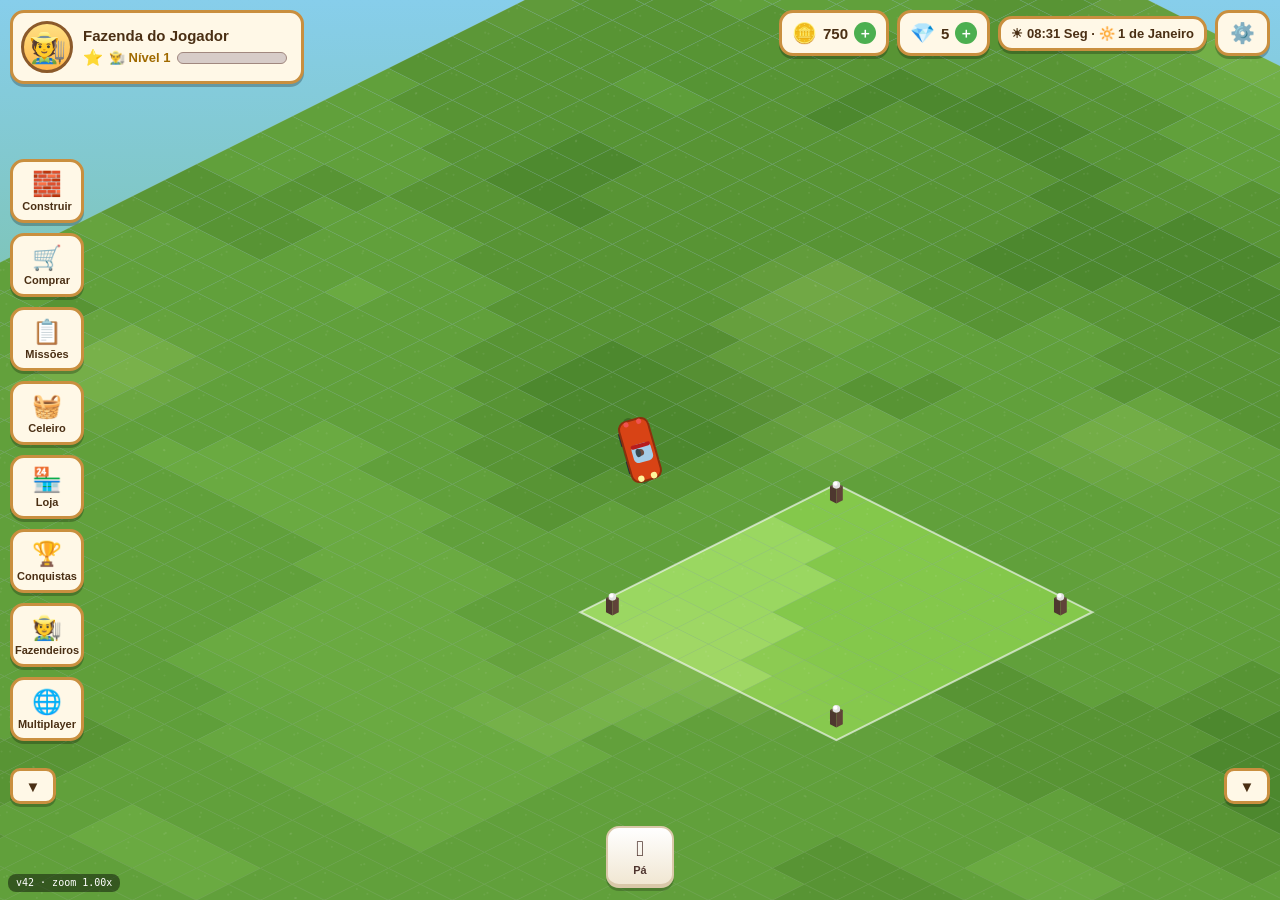
==== index.html @ 24b7bb4a "Revisao 34: ferramentas da direita sem fundo branco e movidas para uma barra unica na base da tela (" ====
<!DOCTYPE html>
<html lang="pt-BR">
<head>
<meta charset="UTF-8">
<meta name="viewport" content="width=device-width, initial-scale=1.0, maximum-scale=1.0, user-scalable=no, viewport-fit=cover">
<title>Fazenda 3D — Simulador Isométrico</title>
<meta name="theme-color" content="#5da03f">
<meta name="mobile-web-app-capable" content="yes">
<meta name="apple-mobile-web-app-capable" content="yes">
<meta name="apple-mobile-web-app-status-bar-style" content="black-translucent">
<link rel="manifest" href="manifest.json">
<link rel="icon" href="icons/icon-192.png">
<link rel="stylesheet" href="css/style.css?v=42">
</head>
<body>
<canvas id="game-canvas"></canvas>

<!-- ================= HUD SUPERIOR ================= -->
<div id="hud-top">
  <div id="profile-card" class="hud-card">
    <div id="avatar">🧑‍🌾</div>
    <div id="profile-info">
      <div id="farm-name">Fazenda do Jogador</div>
      <div id="level-row">
        <span id="level-star">⭐</span>
        <span id="level-text">Nível 1</span>
        <div id="xp-bar"><div id="xp-fill"></div></div>
      </div>
    </div>
  </div>

  <div id="currencies">
    <div class="currency hud-card" id="coins-card">
      <span class="cur-icon">🪙</span>
      <span id="coins-value">0</span>
      <button id="btn-add-coins" title="Loja de moedas">＋</button>
    </div>
    <div class="currency hud-card" id="gems-card">
      <span class="cur-icon">💎</span>
      <span id="gems-value">0</span>
      <button id="btn-add-gems" title="Loja de diamantes">＋</button>
    </div>
    <div id="day-chip" class="hud-card" title="Relógio e calendário">☀️</div>
    <button id="btn-settings" class="hud-card" title="Configurações">⚙️</button>
  </div>
</div>

<!-- ================= MENU LATERAL ================= -->
<div id="visit-banner" class="hidden"><span id="visit-label">👀 Modo visita</span><button id="btn-leave-visit">🏡 Voltar</button></div>
<div id="side-menu">
  <button class="side-btn" id="btn-build"><span class="side-icon">🧱</span><span class="side-label" data-i18n="build.build">Construir</span></button>
  <button class="side-btn" id="btn-buy"><span class="side-icon">🛒</span><span class="side-label" data-i18n="build.buy">Comprar</span></button>
  <button class="side-btn" data-panel="missions"><span class="side-icon">📋</span><span class="side-label" data-i18n="menu.missions">Missões</span></button>
  <button class="side-btn" data-panel="barn"><span class="side-icon">🧺</span><span class="side-label" data-i18n="menu.barn">Celeiro</span></button>
  <button class="side-btn" data-panel="shop"><span class="side-icon">🏪</span><span class="side-label" data-i18n="menu.shop">Loja</span></button>
  <button class="side-btn" data-panel="achievements"><span class="side-icon">🏆</span><span class="side-label" data-i18n="menu.achievements">Conquistas</span></button>
  <button class="side-btn" data-panel="farmers"><span class="side-icon">🧑‍🌾</span><span class="side-label" data-i18n="menu.farmers">Fazendeiros</span></button>
  <button class="side-btn" data-panel="multiplayer"><span class="side-icon">🌐</span><span class="side-label" data-i18n="menu.multiplayer">Multiplayer</span></button>
</div>

<!-- ================= BARRA DE CONSTRUÇÃO (INFERIOR) ================= -->
<div id="build-bar">
  <button class="build-btn" id="btn-shovel"><span class="build-icon">🪏</span><span class="build-label" data-i18n="build.shovel">Pá</span></button>
  <button class="build-btn hidden" id="btn-till"><span class="build-icon">⛏️</span><span class="build-label" data-i18n="build.till">Arar</span></button>
  <button class="build-btn hidden" id="btn-plant"><span class="build-icon">🌱</span><span class="build-label" data-i18n="build.plant">Plantar</span></button>
  <button class="build-btn hidden" id="btn-water"><span class="build-icon">💧</span><span class="build-label" data-i18n="build.water">Regar</span></button>
  <button class="build-btn hidden" id="btn-harvestall"><span class="build-icon">🧺</span><span class="build-label" data-i18n="build.harvestAll">Colher Tudo</span></button>
  <button class="build-btn hidden" id="btn-collectall"><span class="build-icon">🥚</span><span class="build-label" data-i18n="build.collectAll">Recolher</span></button>
  <button class="build-btn hidden" id="btn-pen"><span class="build-icon">🚧</span><span class="build-label" data-i18n="build.pen">Curral</span></button>
  <button class="build-btn hidden" id="btn-plot"><span class="build-icon">🟫</span><span class="build-label" data-i18n="build.plot">Lote</span></button>
  <button class="build-btn hidden" id="btn-dog"><span class="build-icon">🐕</span><span class="build-label" data-i18n="build.dog">Cachorro</span></button>
  <button class="build-btn hidden" id="btn-tractor"><span class="build-icon">🚜</span><span class="build-label" data-i18n="build.tractor">Trator</span></button>
  <button class="build-btn hidden" id="btn-fish"><span class="build-icon">🎣</span><span class="build-label" data-i18n="build.fish">Pescar</span></button>
</div>

<!-- Botões de minimizar as colunas de ferramentas -->
<button id="btn-collapse-left" class="collapse-btn" title="Minimizar menus"><span class="collapse-arrow">▼</span></button>
<button id="btn-collapse-right" class="collapse-btn" title="Minimizar ferramentas"><span class="collapse-arrow">▼</span></button>

<!-- Diagnostico: versao + zoom ao vivo -->
<div id="debug-badge">v42</div>

<!-- Barra de sementes (modo plantar) -->
<div id="seed-bar" class="hidden"></div>

<!-- Barra de confirmação flutuante (construir / mover / girar) -->
<div id="confirm-bar" class="hidden">
  <span id="confirm-info"></span>
  <button id="confirm-ok" class="btn-ok">✓ Confirmar</button>
  <button id="confirm-cancel" class="btn-cancel">✕ Cancelar</button>
</div>

<!-- Menu de contexto em volta da construcao selecionada -->
<div id="bctx" style="display:none">
  <button class="bctx-btn" id="bctx-move" title="Mover">&#x1F590;&#xFE0F;</button>
  <button class="bctx-btn" id="bctx-rotate" title="Girar">&#x21BB;</button>
  <button class="bctx-btn" id="bctx-panel" title="Gerenciar">&#x1F4CA;</button>
  <button class="bctx-btn" id="bctx-remove" title="Remover">&#x2716;&#xFE0F;</button>
</div>

<!-- Toast de avisos -->
<div id="toast" class="hidden"></div>

<!-- ================= PAINÉIS MODAIS ================= -->
<div id="modal-overlay" class="hidden">
  <div id="modal">
    <div id="modal-header">
      <span id="modal-title">Título</span>
      <button id="modal-close">✕</button>
    </div>
    <div id="modal-body"></div>
  </div>
</div>

<!-- Diálogo de confirmação (remover etc.) -->
<div id="dialog-overlay" class="hidden">
  <div id="dialog">
    <div id="dialog-text"></div>
    <div id="dialog-buttons">
      <button id="dialog-cancel" class="btn-cancel" data-i18n="dialog.cancel">Cancelar</button>
      <button id="dialog-ok" class="btn-ok" data-i18n="dialog.ok">Confirmar</button>
    </div>
  </div>
</div>

<script src="js/data.js?v=42"></script>
<script src="js/iso.js?v=42"></script>
<script src="js/game.js?v=42"></script>
<script src="js/render.js?v=42"></script>
<script src="js/animals.js?v=42"></script>
<script src="js/farmers.js?v=42"></script>
<script src="js/ui.js?v=42"></script>
<script src="js/multiplayer.js?v=42"></script>
<script src="js/main.js?v=42"></script>
</body>
</html>
---- css/style.css ----
/* ================= FAZENDA 3D — ESTILOS ================= */
:root {
  --wood: #8b5a2b;
  --wood-dark: #6b4420;
  --panel: #fff8e7;
  --panel-border: #c98f3f;
  --green: #4caf50;
  --green-dark: #2e7d32;
  --red: #e53935;
  --blue: #2196f3;
  --text: #4a2f14;
  --gold: #ffc107;
}

* { margin: 0; padding: 0; box-sizing: border-box; -webkit-tap-highlight-color: transparent; }

html, body {
  width: 100%; height: 100%;
  height: 100dvh;
  overflow: hidden;
  overscroll-behavior: none;
  font-family: 'Trebuchet MS', 'Segoe UI', sans-serif;
  background: #7ec850;
  user-select: none;
}

#game-canvas {
  position: absolute; inset: 0; width: 100%; height: 100%;
  display: block; cursor: grab;
  touch-action: none;
}
#debug-badge {
  position: fixed; left: 8px;
  bottom: calc(8px + env(safe-area-inset-bottom, 0px));
  background: rgba(0,0,0,.45); color: #fff;
  font: 10px/1.4 monospace; padding: 2px 8px;
  border-radius: 8px; z-index: 300; pointer-events: none;
  max-width: 92vw; white-space: nowrap; overflow: hidden; text-overflow: ellipsis;
}
#debug-badge.dbg-error { background: #b71c1c; }

#game-canvas.dragging { cursor: grabbing; }
#game-canvas.mode-build, #game-canvas.mode-move { cursor: crosshair; }
#game-canvas.mode-remove { cursor: not-allowed; }
#game-canvas.mode-shovel { cursor: crosshair; }
#game-canvas.mode-rotate { cursor: pointer; }
#game-canvas.mode-plant { cursor: cell; }
#game-canvas.mode-water { cursor: pointer; }

.hidden { display: none !important; }

/* ---------- HUD superior ---------- */
#hud-top {
  position: absolute;
  top: calc(10px + env(safe-area-inset-top, 0px));
  left: calc(10px + env(safe-area-inset-left, 0px));
  right: calc(10px + env(safe-area-inset-right, 0px));
  display: flex; justify-content: space-between; align-items: flex-start;
  gap: 8px; flex-wrap: wrap; row-gap: 8px;
  pointer-events: none; z-index: 20;
}
#hud-top > * { pointer-events: auto; }

#day-chip {
  cursor: pointer;
  white-space: nowrap;
}
.cal-grid {
  display: grid;
  grid-template-columns: repeat(3, 1fr);
  gap: 8px;
  margin-top: 10px;
}
.cal-month {
  background: #fff8e1;
  border: 2px solid transparent;
  border-radius: 10px;
  padding: 8px 6px;
  font-size: 0.8rem;
  text-align: center;
  color: #5d4037;
  overflow: hidden;
  text-overflow: ellipsis;
  white-space: nowrap;
}
.cal-cur {
  border-color: #8bc34a;
  background: #dcedc8;
  font-weight: 700;
  color: #33691e;
}
.hud-card {
  background: var(--panel);
  border: 3px solid var(--panel-border);
  border-radius: 14px;
  box-shadow: 0 3px 0 rgba(0,0,0,.25);
  color: var(--text);
}

#profile-card { display: flex; align-items: center; gap: 10px; padding: 8px 14px 8px 8px; }
#avatar {
  width: 52px; height: 52px; border-radius: 50%;
  background: linear-gradient(180deg, #ffe082, #ffb74d);
  border: 3px solid var(--wood);
  display: flex; align-items: center; justify-content: center;
  font-size: 30px;
}
#farm-name { font-weight: bold; font-size: 15px; }
#level-row { display: flex; align-items: center; gap: 6px; margin-top: 4px; }
#level-star { font-size: 16px; }
#level-text { font-size: 13px; font-weight: bold; color: #a06a00; }
#xp-bar {
  width: 110px; height: 12px; background: #d7ccc8;
  border-radius: 6px; overflow: hidden; border: 1px solid #a1887f;
}
#xp-fill { height: 100%; width: 0%; background: linear-gradient(90deg, #66bb6a, #43a047); transition: width .3s; }

#currencies { display: flex; gap: 8px; align-items: center; }
.currency { display: flex; align-items: center; gap: 6px; padding: 8px 10px; font-weight: bold; font-size: 15px; }
.cur-icon { font-size: 20px; }
.currency button {
  width: 22px; height: 22px; border: none; border-radius: 50%;
  background: var(--green); color: #fff; font-weight: bold; cursor: pointer;
  font-size: 14px; line-height: 1;
}
.currency button:hover { background: var(--green-dark); }
#btn-settings { padding: 8px 12px; font-size: 20px; cursor: pointer; }

/* ---------- Menu lateral ---------- */
#side-menu {
  position: absolute;
  left: calc(10px + env(safe-area-inset-left, 0px));
  top: 50%; transform: translateY(-50%);
  display: flex; flex-direction: column; gap: 10px; z-index: 15;
}
.side-btn {
  display: flex; flex-direction: column; align-items: center; gap: 2px;
  width: 74px; padding: 8px 4px;
  background: var(--panel);
  border: 3px solid var(--panel-border); border-radius: 14px;
  box-shadow: 0 3px 0 rgba(0,0,0,.25);
  color: var(--text); font-weight: bold; font-size: 11px;
  cursor: pointer;
}
.side-btn:hover { transform: translateX(2px); }
.side-btn.active { background: #ffe0b2; border-color: var(--wood); }
.side-icon { font-size: 24px; }

/* ---------- Barra de acoes (rodape, sem fundo: so os botoes) ---------- */
#build-bar {
  position: absolute;
  top: auto; right: auto;
  left: 50%; transform: translateX(-50%);
  bottom: calc(8px + env(safe-area-inset-bottom, 0px));
  display: flex; flex-direction: row; align-items: stretch; justify-content: center;
  justify-content: safe center;
  gap: 8px; z-index: 15;
  max-width: min(96vw, 760px);
  overflow-x: auto; overflow-y: hidden; scrollbar-width: none;
  background: transparent; border: none; box-shadow: none;
  padding: 4px 6px;
}
#build-bar::-webkit-scrollbar { display: none; }

#seed-bar {
  position: absolute; bottom: 92px; left: 50%; transform: translateX(-50%);
  display: flex; gap: 8px; padding: 8px 10px;
  background: #fff; border: 2px solid var(--wood-dark);
  border-radius: 14px; box-shadow: 0 4px 12px rgba(0,0,0,0.3);
  max-width: min(378px, 94vw); overflow-x: auto; z-index: 16; flex-wrap: nowrap;
}
.seed-item {
  display: flex; flex-direction: column; align-items: center; gap: 2px;
  min-width: 64px; padding: 6px 8px; position: relative;
  background: #fff; border: 2px solid #d7ccc8; border-radius: 10px;
  font-family: inherit; cursor: pointer;
}
.seed-item.selected { border-color: var(--green-dark); background: #e8f5e9; }
.seed-item.locked { opacity: 0.55; cursor: not-allowed; }
.seed-icon { font-size: 22px; }
.seed-name { font-size: 11px; font-weight: bold; color: #33691e; }
.seed-info { font-size: 10px; color: #6d4c41; white-space: nowrap; }
.seed-locked {
  position: absolute; top: -7px; right: -7px;
  background: #e53935; color: #fff; font-size: 9px;
  padding: 1px 5px; border-radius: 8px;
}
.build-btn {
  display: flex; flex-direction: column; align-items: center; gap: 2px;
  flex: 0 0 auto;
  width: 68px; padding: 8px 4px;
  background: linear-gradient(180deg, #ffffff, #f1e7d3);
  color: #4e342e;
  border: 2px solid #d9c8a9;
  border-bottom-width: 4px;
  border-radius: 13px;
  box-shadow: 0 3px 0 rgba(0,0,0,.22);
  font-weight: bold; font-size: 11px; cursor: pointer;
}
.build-btn:hover { filter: brightness(1.05); }
.build-btn:active { transform: translateY(2px); box-shadow: 0 1px 0 rgba(0,0,0,.22); }
.build-btn.active {
  background: linear-gradient(180deg, #66bb6a, #43a047);
  color: #fff;
  border-color: var(--green-dark);
}
.build-icon { font-size: 22px; }

/* ---------- Barra de confirmação ---------- */
#confirm-bar {
  position: absolute; bottom: 110px; left: 50%; transform: translateX(-50%);
  display: flex; align-items: center; gap: 10px;
  background: var(--panel); border: 3px solid var(--panel-border);
  border-radius: 14px; padding: 8px 14px;
  z-index: 18; box-shadow: 0 4px 0 rgba(0,0,0,.3);
  color: var(--text); font-weight: bold;
}
.btn-ok {
  background: var(--green); color: #fff; border: none;
  padding: 8px 16px; border-radius: 10px; font-weight: bold; cursor: pointer; font-size: 14px;
}
.btn-ok:hover { background: var(--green-dark); }
.btn-cancel {
  background: #b0bec5; color: #263238; border: none;
  padding: 8px 16px; border-radius: 10px; font-weight: bold; cursor: pointer; font-size: 14px;
}
.btn-cancel:hover { background: #90a4ae; }

/* ---------- Botões de minimizar colunas ---------- */
.collapse-btn {
  position: absolute;
  bottom: calc(96px + env(safe-area-inset-bottom, 0px));
  width: 46px; height: 36px; padding: 0; line-height: 1;
  background: var(--panel); color: var(--text);
  border: 3px solid var(--panel-border); border-radius: 10px;
  box-shadow: 0 3px 0 rgba(0,0,0,.25);
  font-size: 15px; cursor: pointer; z-index: 17;
  display: flex; align-items: center; justify-content: center;
}
.collapse-btn:active { transform: translateY(2px); box-shadow: 0 1px 0 rgba(0,0,0,.25); }
#btn-collapse-left { left: calc(10px + env(safe-area-inset-left, 0px)); }
#btn-collapse-right { right: calc(10px + env(safe-area-inset-right, 0px)); }
.collapse-arrow { display: inline-block; transition: transform .25s ease; }
.side-btn.active { background: var(--green); color: #fff; border-color: var(--green-dark); }

/* ---------- Menu de contexto da construcao selecionada ---------- */
#bctx {
  position: absolute;
  left: 0; top: 0;
  width: 0; height: 0;
  z-index: 16;
  pointer-events: none;
}
.bctx-btn {
  position: absolute;
  transform: translate(-50%, -50%);
  width: 44px; height: 44px;
  border-radius: 13px;
  background: linear-gradient(180deg, #ffffff, #f1e7d3);
  border: 2px solid #d9c8a9;
  border-bottom-width: 4px;
  box-shadow: 0 3px 0 rgba(0,0,0,.25);
  font-size: 19px;
  line-height: 1;
  cursor: pointer;
  pointer-events: auto;
  display: flex; align-items: center; justify-content: center;
  padding: 0;
}
.bctx-btn:active { transform: translate(-50%, -50%) scale(0.94); }
body.tools-left-hidden #btn-collapse-left .collapse-arrow,
body.tools-right-hidden #btn-collapse-right .collapse-arrow { transform: rotate(180deg); }

#side-menu, #build-bar { transition: transform .28s ease, opacity .28s ease; }
body.tools-left-hidden #side-menu { transform: translate(-140%, -50%); opacity: 0; pointer-events: none; }
body.tools-right-hidden #build-bar { transform: translate(-50%, calc(100% + 48px)); opacity: 0; pointer-events: none; }

/* ---------- Cards do gerenciador de fazendeiros ---------- */
.farmer-card {
  background: #fff; border: 2px solid #d7ccc8; border-radius: 12px;
  padding: 10px; margin-bottom: 10px;
}
.farmer-head { display: flex; align-items: center; gap: 8px; margin-bottom: 8px; }
.farmer-icon { font-size: 22px; }
.farmer-name { font-weight: bold; color: #33691e; flex: 1; }
.farmer-seeds { font-size: 12px; color: #6d4c41; }
.farmer-roles { display: flex; gap: 6px; margin-bottom: 8px; }
.farmer-role-btn {
  flex: 1; padding: 7px 4px;
  border: 2px solid #d7ccc8; background: #f5f5f5; border-radius: 9px;
  font-weight: bold; font-size: 11px; cursor: pointer; font-family: inherit; color: #5d4037;
}
.farmer-role-btn.active { background: #e8f5e9; border-color: var(--green-dark); color: #1b5e20; }
.farmer-actions { display: flex; gap: 6px; }

/* ---------- Toast ---------- */
#toast {
  position: absolute; top: 78px; left: 50%; transform: translateX(-50%);
  background: rgba(33,33,33,.9); color: #fff;
  padding: 10px 20px; border-radius: 12px; font-weight: bold; font-size: 14px;
  z-index: 40; pointer-events: none; transition: opacity .3s;
}

/* ---------- Modais ---------- */
#modal-overlay, #dialog-overlay {
  position: absolute; inset: 0; z-index: 50;
  background: rgba(0,0,0,.45);
  display: flex; align-items: center; justify-content: center;
}
#modal {
  width: min(680px, 94vw); max-height: 82vh;
  background: var(--panel); border: 4px solid var(--panel-border);
  border-radius: 18px; display: flex; flex-direction: column;
  box-shadow: 0 8px 0 rgba(0,0,0,.3);
}
#modal-header {
  display: flex; justify-content: space-between; align-items: center;
  padding: 12px 16px; border-bottom: 3px solid var(--panel-border);
}
#modal-title { font-size: 20px; font-weight: bold; color: var(--text); }
#modal-close {
  background: var(--red); color: #fff; border: none;
  width: 30px; height: 30px; border-radius: 50%; cursor: pointer; font-weight: bold;
}
#modal-body { padding: 14px; overflow-y: auto; color: var(--text); }

.shop-tabs { display: flex; gap: 8px; flex-wrap: wrap; margin-bottom: 12px; }
.shop-tab {
  padding: 7px 14px; border-radius: 10px; border: 2px solid var(--panel-border);
  background: #fff; font-weight: bold; cursor: pointer; font-size: 13px;
}
.shop-tab.active { background: var(--wood); color: #fff; }

.shop-grid { display: grid; grid-template-columns: repeat(auto-fill, minmax(190px, 1fr)); gap: 10px; }
.shop-item {
  background: #fff; border: 2px solid var(--panel-border); border-radius: 12px;
  padding: 10px; display: flex; flex-direction: column; gap: 6px; align-items: center;
}
.shop-item-icon { font-size: 34px; }
.shop-item-name { font-weight: bold; font-size: 14px; }
.shop-item-size { font-size: 11px; color: #795548; }
.shop-item-price { font-weight: bold; color: #a06a00; }
.shop-item-locked { font-size: 11px; color: var(--red); font-weight: bold; }
.shop-buy-btn {
  background: var(--green); color: #fff; border: none; border-radius: 8px;
  padding: 7px 16px; font-weight: bold; cursor: pointer; font-size: 13px;
}
.shop-buy-btn:disabled { background: #b0bec5; cursor: not-allowed; }
.shop-buy-btn:not(:disabled):hover { background: var(--green-dark); }

.mission-item, .achievement-item {
  background: #fff; border: 2px solid var(--panel-border); border-radius: 12px;
  padding: 10px 14px; margin-bottom: 8px; display: flex; justify-content: space-between; align-items: center; gap: 10px;
}
.mission-info, .achievement-info { flex: 1; }
.mission-title, .achievement-title { font-weight: bold; font-size: 14px; }
.mission-desc, .achievement-desc { font-size: 12px; color: #6d4c41; }
.mission-progress { font-size: 12px; font-weight: bold; color: var(--blue); margin-top: 2px; }
.mission-reward, .achievement-reward { font-size: 13px; font-weight: bold; color: #a06a00; white-space: nowrap; }
.mission-done .mission-title { color: var(--green-dark); }
.achievement-done { border-color: var(--gold); background: #fffde7; }

.settings-row {
  display: flex; justify-content: space-between; align-items: center;
  padding: 10px 4px; border-bottom: 1px solid #e0d5c0; font-weight: bold;
}
.settings-row select, .settings-row input[type=range] { cursor: pointer; }
.settings-btn {
  width: 100%; margin-top: 12px; padding: 10px;
  border: none; border-radius: 10px; font-weight: bold; cursor: pointer; font-size: 14px;
}

.friends-placeholder { text-align: center; padding: 30px 10px; color: #6d4c41; font-size: 14px; }

/* ---------- Diálogo ---------- */
#dialog {
  width: min(400px, 90vw);
  background: var(--panel); border: 4px solid var(--panel-border);
  border-radius: 16px; padding: 20px; text-align: center;
  box-shadow: 0 8px 0 rgba(0,0,0,.3);
}
#dialog-text { color: var(--text); font-weight: bold; font-size: 15px; margin-bottom: 16px; }
#dialog-buttons { display: flex; gap: 10px; justify-content: center; }

/* ---------- Responsivo ---------- */
@media (max-width: 640px) {
  #farm-name { font-size: 12px; }
  #xp-bar { width: 70px; }
  #avatar { width: 42px; height: 42px; font-size: 24px; }
  .side-btn { width: 58px; font-size: 9px; }
  .side-icon { font-size: 19px; }
  .build-btn { width: 62px; font-size: 10px; padding: 7px 2px; }
  .build-icon { font-size: 18px; }
  .currency { font-size: 13px; padding: 6px 8px; }
  #confirm-bar {
    bottom: 96px; max-width: 94vw;
    flex-wrap: wrap; justify-content: center;
    font-size: 13px;
  }
  #modal { max-height: 88vh; max-height: 88dvh; }
}

@media (max-width: 480px) {
  #build-bar { gap: 6px; padding: 3px 4px; }
  .build-btn { width: 54px; padding: 6px 2px; font-size: 8px; border-width: 2px; border-radius: 11px; box-shadow: 0 3px 0 rgba(0,0,0,.3); }
  .build-icon { font-size: 16px; }
}

/* Telefone em pé: HUD compacto em duas linhas, barras roláveis */
@media (max-width: 480px) {
  #profile-card { padding: 5px 10px 5px 5px; gap: 7px; }
  #avatar { width: 36px; height: 36px; font-size: 20px; border-width: 2px; }
  #farm-name { font-size: 11px; max-width: 110px; overflow: hidden; text-overflow: ellipsis; white-space: nowrap; }
  #level-row { gap: 4px; margin-top: 2px; }
  #level-text { font-size: 11px; }
  #level-star { font-size: 12px; }
  #xp-bar { width: 56px; height: 9px; }

  #currencies { order: 3; width: 100%; justify-content: center; gap: 6px; }
  .currency { font-size: 12px; padding: 5px 7px; border-width: 2px; border-radius: 11px; }
  .cur-icon { font-size: 15px; }
  .currency button { width: 19px; height: 19px; font-size: 12px; }
  #btn-settings { padding: 6px 9px; font-size: 16px; border-width: 2px; }

  #side-menu { gap: 8px; }
  .side-btn { width: 48px; padding: 6px 2px; font-size: 8px; border-width: 2px; border-radius: 11px; }
  .side-icon { font-size: 16px; }


  #seed-bar { bottom: 84px; padding: 6px 8px; gap: 6px; max-width: min(334px, 92vw); }
  .seed-item { min-width: 58px; padding: 5px 6px; }
  .seed-icon { font-size: 19px; }
  .seed-name { font-size: 10px; }
  .seed-info { font-size: 9px; }

  #confirm-bar { bottom: 84px; padding: 7px 10px; gap: 7px; font-size: 12px; border-width: 2px; }
  .btn-ok, .btn-cancel { padding: 7px 12px; font-size: 12px; }

  #toast { top: 132px; font-size: 12px; padding: 8px 14px; max-width: 90vw; text-align: center; }

  #modal { width: 96vw; max-height: 90dvh; border-width: 3px; border-radius: 14px; }
  #modal-title { font-size: 16px; }
  #modal-body { padding: 10px; }
  .shop-grid { grid-template-columns: repeat(auto-fill, minmax(140px, 1fr)); gap: 8px; }
  .shop-item-icon { font-size: 28px; }
  .mission-item, .achievement-item { padding: 8px 10px; }
  .mission-reward, .achievement-reward { font-size: 11px; }
  #dialog { width: 92vw; padding: 16px; }
}

/* Telefone deitado: compacta o HUD para sobrar tela */
@media (max-height: 480px) {
  .collapse-btn { bottom: auto; top: calc(64px + env(safe-area-inset-top, 0px)); }
  #btn-collapse-left { left: calc(6px + env(safe-area-inset-left, 0px)); }
  #btn-collapse-right { right: calc(6px + env(safe-area-inset-right, 0px)); }
  #build-bar { max-width: 94vw; padding: 3px; gap: 6px; }
  #avatar { width: 34px; height: 34px; font-size: 18px; }
  #farm-name { font-size: 10px; }
  #xp-bar { width: 50px; height: 8px; }
  #profile-card { padding: 4px 8px 4px 4px; }
  .currency { font-size: 11px; padding: 4px 6px; }
  .cur-icon { font-size: 13px; }
  #btn-settings { padding: 5px 8px; font-size: 14px; }
  #side-menu { gap: 6px; }
  .side-btn { width: 44px; padding: 4px 2px; font-size: 7px; }
  .side-icon { font-size: 14px; }
  .build-btn { width: 54px; padding: 5px 2px; font-size: 8px; }
  .build-icon { font-size: 15px; }
  #seed-bar { bottom: 66px; }
  #confirm-bar { bottom: 66px; }
  #toast { top: 84px; font-size: 11px; padding: 6px 12px; }
  #modal { max-height: 92dvh; }
  #modal-body { padding: 8px; }
}

/* Telas grandes: HUD respira melhor */
@media (min-width: 1400px) {
  #avatar { width: 58px; height: 58px; font-size: 32px; }
  #farm-name { font-size: 17px; }
  #xp-bar { width: 140px; }
  .side-btn { width: 82px; }
  .build-btn { width: 92px; }
}

/* Ciclo do dia */
#day-chip {
  font-size: 13px;
  font-weight: 700;
  padding: 8px 10px;
  line-height: 1;
  white-space: nowrap;
}

/* Multiplayer */
#visit-banner {
  position: fixed;
  top: calc(10px + env(safe-area-inset-top));
  left: 50%;
  transform: translateX(-50%);
  z-index: 60;
  display: flex;
  align-items: center;
  gap: 8px;
  background: rgba(38, 50, 56, 0.92);
  color: #fff;
  border-radius: 999px;
  padding: 6px 8px 6px 14px;
  font-size: 13px;
  font-weight: 700;
  box-shadow: 0 4px 14px rgba(0,0,0,0.35);
}
#visit-banner.hidden { display: none; }
#btn-leave-visit {
  border: none;
  border-radius: 999px;
  background: #ffb300;
  color: #3e2723;
  font-weight: 800;
  font-size: 12px;
  padding: 6px 12px;
  cursor: pointer;
}
.mp-code-row { margin-bottom: 10px; }
.mp-label { font-size: 12px; font-weight: 700; color: #6d4c41; margin: 8px 0 6px; }
.mp-code {
  width: 100%;
  border: 2px solid #4e342e;
  border-radius: 10px;
  background: #4e342e;
  font-size: 20px;
  font-weight: 800;
  letter-spacing: 2px;
  padding: 10px;
  cursor: pointer;
  color: #fff8e1;
  text-align: center;
  -webkit-user-select: none;
  user-select: none;
}
.mp-code:active { background: #3e2723; }
.mp-code small {
  display: block;
  font-size: 10px;
  font-weight: 600;
  letter-spacing: 0;
  opacity: 0.75;
  margin-top: 2px;
}
.mp-big-btn {
  width: 100%;
  border: none;
  border-radius: 10px;
  background: #43a047;
  color: #fff;
  font-weight: 800;
  font-size: 14px;
  padding: 12px;
  cursor: pointer;
  margin: 6px 0;
}
.mp-big-btn:disabled { opacity: 0.6; }
.mp-big-btn.mp-danger { background: #e53935; }
.mp-hr { border: none; border-top: 1px solid #d7ccc8; margin: 12px 0; }
.mp-visit-row { display: flex; gap: 8px; align-items: stretch; }
.mp-visit-row .mp-big-btn { width: auto; margin: 0; padding: 10px 16px; flex-shrink: 0; }
.mp-input {
  flex: 1;
  border: 2px solid #a1887f;
  border-radius: 10px;
  padding: 10px;
  font-size: 14px;
  min-width: 0;
}
.mp-status { font-size: 12px; color: #5d4037; margin-top: 8px; text-align: center; }

/* Celeiro & Mercado */
.barn-row {
  display: flex;
  align-items: center;
  gap: 8px;
  background: #fff8e1;
  border-radius: 10px;
  padding: 8px 10px;
  margin-bottom: 6px;
  font-size: 13px;
  color: #4e342e;
}
.barn-row span { flex: 1; min-width: 0; }
.barn-row b { color: #33691e; font-size: 12px; white-space: nowrap; }
.barn-sell-btn {
  border: none;
  background: #43a047;
  color: #fff;
  font-weight: 800;
  font-size: 12px;
  border-radius: 8px;
  padding: 7px 12px;
  flex-shrink: 0;
}
.barn-sell-btn:disabled { opacity: 0.5; }
.barn-sell-btn.muted { background: #8d6e63; }
.barn-order {
  background: #f1f8e9;
  border: 1.5px solid #aed581;
  border-radius: 10px;
  padding: 8px 10px;
  margin-bottom: 8px;
  font-size: 13px;
  color: #33691e;
}
.barn-order .barn-row { background: transparent; padding: 6px 0 0; margin-bottom: 0; }

/* Mente dos fazendeiros */
.farmer-mind {
  font-size: 11px;
  color: #5d4037;
  background: #fff8e1;
  border-radius: 8px;
  padding: 6px 8px;
  margin-top: 6px;
  line-height: 1.35;
}

.face-btn {
  width: 34px;
  height: 34px;
  border-radius: 10px;
  border: 2px solid #d7ccc8;
  background: #fff;
  font-size: 17px;
  cursor: pointer;
  line-height: 1;
}
.face-btn.active {
  border-color: #43a047;
  background: #e8f5e9;
}
.settings-row input[type="text"] {
  width: 140px;
  padding: 6px 8px;
  border-radius: 8px;
  border: 1px solid #d7ccc8;
  background: #fff;
}

/* R32: saude dos fazendeiros */
.farmer-health {
  display: flex;
  align-items: center;
  gap: 6px;
  font-size: 12px;
  margin: 4px 0;
}
.hp-track {
  flex: 1;
  height: 8px;
  background: #e0e0e0;
  border-radius: 4px;
  overflow: hidden;
}
.hp-fill {
  display: block;
  height: 100%;
  background: linear-gradient(90deg, #e53935, #8bc34a);
  border-radius: 4px;
  transition: width 0.3s;
}
.hp-sick { color: #c62828; font-weight: bold; }
.hp-sick.hp-ok { color: #2e7d32; }
.hp-treat-btn {
  padding: 3px 8px;
  font-size: 11px;
  border-radius: 8px;
  border: 1px solid #c62828;
  background: #ffebee;
  color: #c62828;
  font-weight: bold;
  cursor: pointer;
}
.hp-treat-btn:disabled { opacity: 0.45; cursor: default; }
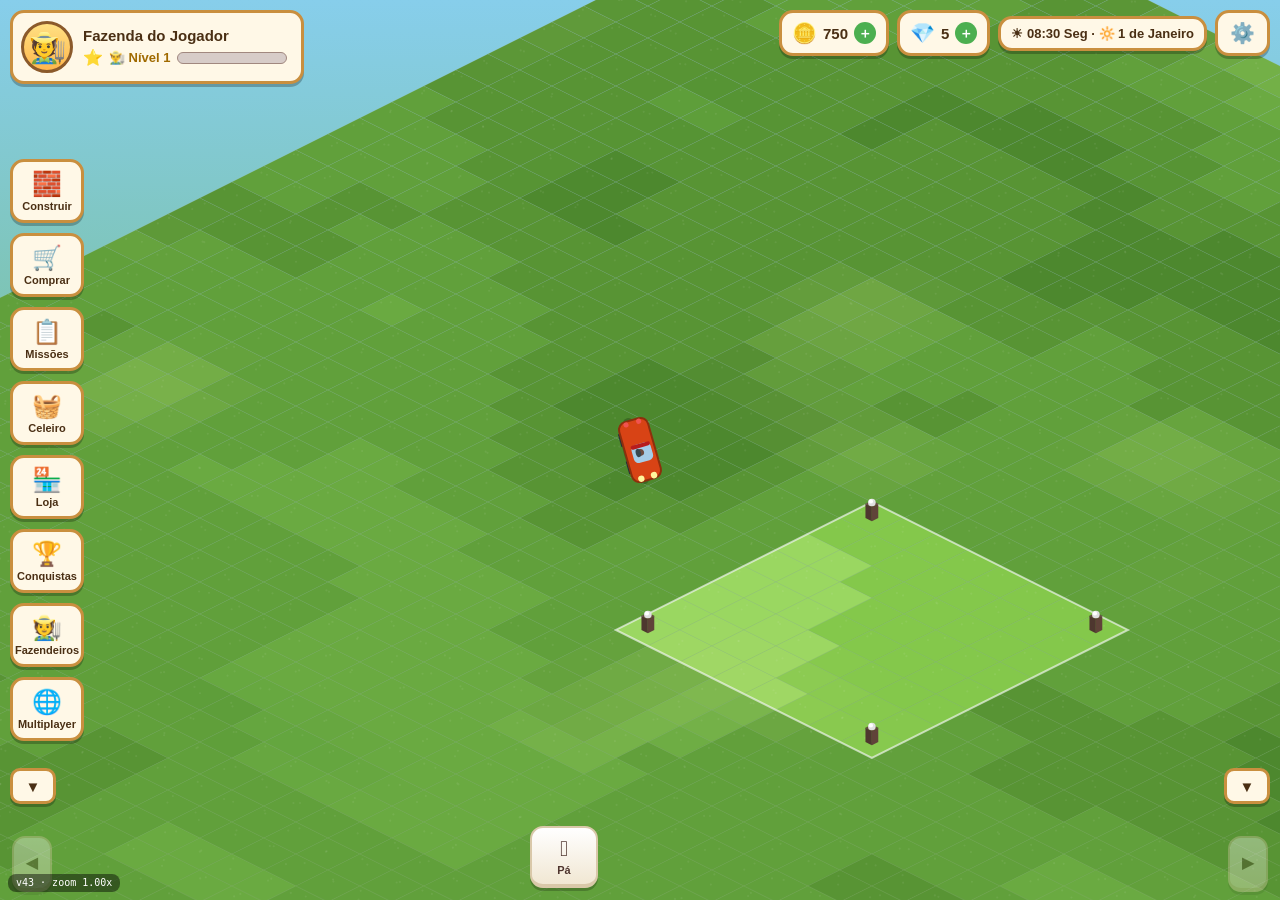
==== commit a8e85bf6: "Revisao 35: botoes Comprar e Construir corrigidos (o menu lateral generico sobrescrevia as acoes del" ====
--- a/index.html
+++ b/index.html
@@ -10,7 +10,7 @@
 <meta name="apple-mobile-web-app-status-bar-style" content="black-translucent">
 <link rel="manifest" href="manifest.json">
 <link rel="icon" href="icons/icon-192.png">
-<link rel="stylesheet" href="css/style.css?v=42">
+<link rel="stylesheet" href="css/style.css?v=43">
 </head>
 <body>
 <canvas id="game-canvas"></canvas>
@@ -73,12 +73,16 @@
   <button class="build-btn hidden" id="btn-fish"><span class="build-icon">🎣</span><span class="build-label" data-i18n="build.fish">Pescar</span></button>
 </div>
 
+<!-- Setas de navegacao da barra de ferramentas (3 visiveis por vez) -->
+<button class="bar-arrow" id="bar-arrow-left" aria-label="Ferramentas anteriores">◀</button>
+<button class="bar-arrow" id="bar-arrow-right" aria-label="Próximas ferramentas">▶</button>
+
 <!-- Botões de minimizar as colunas de ferramentas -->
 <button id="btn-collapse-left" class="collapse-btn" title="Minimizar menus"><span class="collapse-arrow">▼</span></button>
 <button id="btn-collapse-right" class="collapse-btn" title="Minimizar ferramentas"><span class="collapse-arrow">▼</span></button>
 
 <!-- Diagnostico: versao + zoom ao vivo -->
-<div id="debug-badge">v42</div>
+<div id="debug-badge">v43</div>
 
 <!-- Barra de sementes (modo plantar) -->
 <div id="seed-bar" class="hidden"></div>
@@ -123,14 +127,14 @@
   </div>
 </div>
 
-<script src="js/data.js?v=42"></script>
-<script src="js/iso.js?v=42"></script>
-<script src="js/game.js?v=42"></script>
-<script src="js/render.js?v=42"></script>
-<script src="js/animals.js?v=42"></script>
-<script src="js/farmers.js?v=42"></script>
-<script src="js/ui.js?v=42"></script>
-<script src="js/multiplayer.js?v=42"></script>
-<script src="js/main.js?v=42"></script>
+<script src="js/data.js?v=43"></script>
+<script src="js/iso.js?v=43"></script>
+<script src="js/game.js?v=43"></script>
+<script src="js/render.js?v=43"></script>
+<script src="js/animals.js?v=43"></script>
+<script src="js/farmers.js?v=43"></script>
+<script src="js/ui.js?v=43"></script>
+<script src="js/multiplayer.js?v=43"></script>
+<script src="js/main.js?v=43"></script>
 </body>
 </html>
--- a/css/style.css
+++ b/css/style.css
@@ -152,15 +152,37 @@
   top: auto; right: auto;
   left: 50%; transform: translateX(-50%);
   bottom: calc(8px + env(safe-area-inset-bottom, 0px));
-  display: flex; flex-direction: row; align-items: stretch; justify-content: center;
-  justify-content: safe center;
+  display: flex; flex-direction: row; align-items: stretch; justify-content: flex-start;
   gap: 8px; z-index: 15;
-  max-width: min(96vw, 760px);
-  overflow-x: auto; overflow-y: hidden; scrollbar-width: none;
+  --tbw: 68px;
+  width: calc(var(--tbw) * 3 + 16px + 12px);
+  overflow-x: hidden; overflow-y: hidden; scrollbar-width: none;
   background: transparent; border: none; box-shadow: none;
   padding: 4px 6px;
 }
 #build-bar::-webkit-scrollbar { display: none; }
+
+/* Setas de navegacao da barra de ferramentas */
+.bar-arrow {
+  position: absolute;
+  bottom: calc(8px + env(safe-area-inset-bottom, 0px));
+  left: calc(12px + env(safe-area-inset-left, 0px));
+  width: 40px; height: 56px; padding: 0;
+  display: flex; align-items: center; justify-content: center;
+  background: linear-gradient(180deg, #ffffff, #f1e7d3);
+  color: #4e342e;
+  border: 2px solid #d9c8a9;
+  border-bottom-width: 4px;
+  border-radius: 13px;
+  box-shadow: 0 3px 0 rgba(0,0,0,.22);
+  font-weight: bold; font-size: 15px; cursor: pointer;
+  z-index: 15;
+}
+#bar-arrow-right { left: auto; right: calc(12px + env(safe-area-inset-right, 0px)); }
+.bar-arrow:hover { filter: brightness(1.05); }
+.bar-arrow:active { transform: translateY(2px); box-shadow: 0 1px 0 rgba(0,0,0,.22); }
+.bar-arrow.dim { opacity: 0.35; }
+body.tools-right-hidden .bar-arrow { transform: translateY(calc(100% + 48px)); opacity: 0; pointer-events: none; }
 
 #seed-bar {
   position: absolute; bottom: 92px; left: 50%; transform: translateX(-50%);
@@ -401,7 +423,7 @@
 }
 
 @media (max-width: 480px) {
-  #build-bar { gap: 6px; padding: 3px 4px; }
+  #build-bar { gap: 6px; padding: 3px 4px; --tbw: 54px; }
   .build-btn { width: 54px; padding: 6px 2px; font-size: 8px; border-width: 2px; border-radius: 11px; box-shadow: 0 3px 0 rgba(0,0,0,.3); }
   .build-icon { font-size: 16px; }
 }
@@ -453,7 +475,8 @@
   .collapse-btn { bottom: auto; top: calc(64px + env(safe-area-inset-top, 0px)); }
   #btn-collapse-left { left: calc(6px + env(safe-area-inset-left, 0px)); }
   #btn-collapse-right { right: calc(6px + env(safe-area-inset-right, 0px)); }
-  #build-bar { max-width: 94vw; padding: 3px; gap: 6px; }
+  #build-bar { padding: 3px; gap: 6px; --tbw: 54px; }
+  .bar-arrow { width: 32px; height: 46px; font-size: 13px; }
   #avatar { width: 34px; height: 34px; font-size: 18px; }
   #farm-name { font-size: 10px; }
   #xp-bar { width: 50px; height: 8px; }
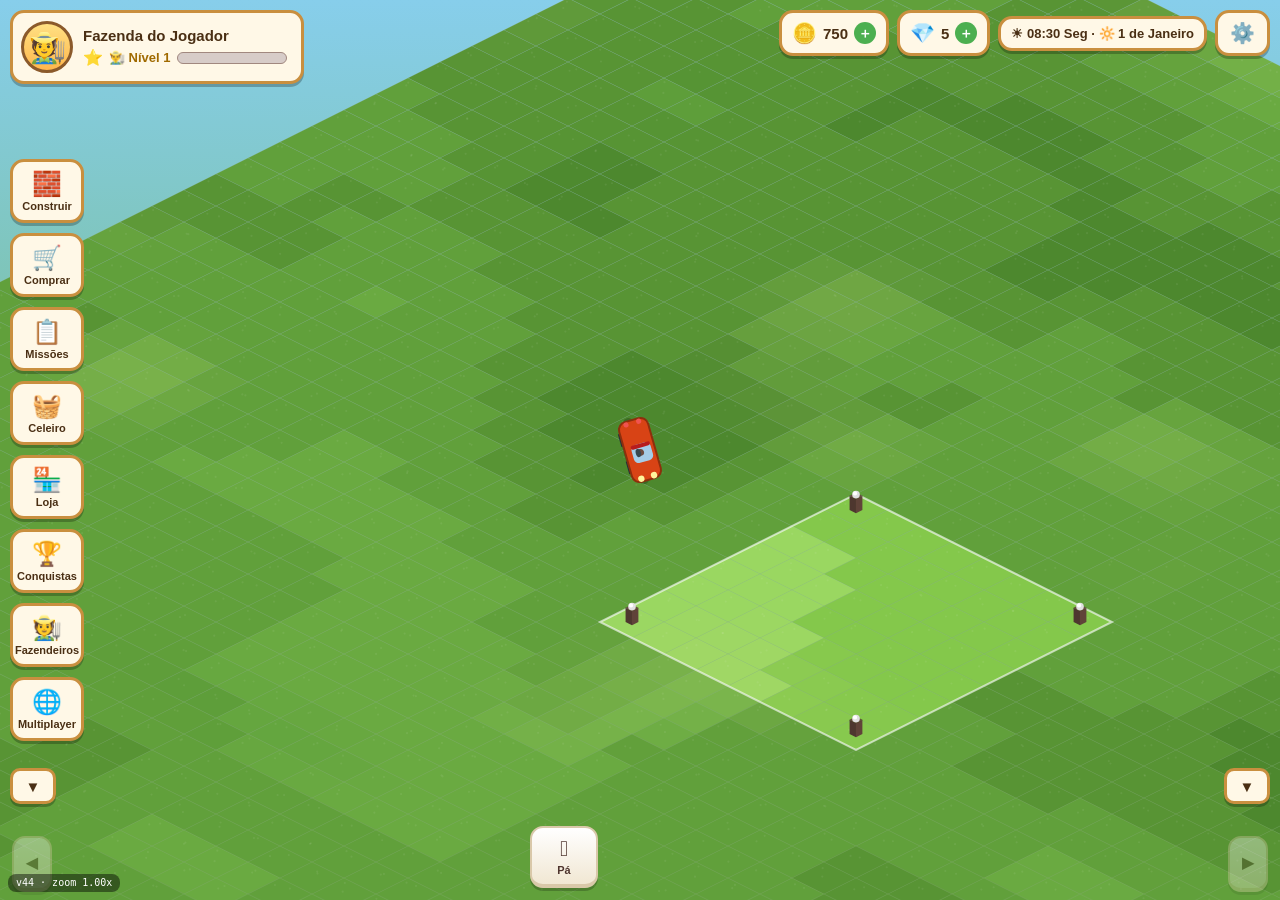
==== commit 9c7e750b: "Revisao 36: fim das linhas de pesca fantasmas - a vara com linha e boia so aparece com o fazendeiro " ====
--- a/index.html
+++ b/index.html
@@ -10,7 +10,7 @@
 <meta name="apple-mobile-web-app-status-bar-style" content="black-translucent">
 <link rel="manifest" href="manifest.json">
 <link rel="icon" href="icons/icon-192.png">
-<link rel="stylesheet" href="css/style.css?v=43">
+<link rel="stylesheet" href="css/style.css?v=44">
 </head>
 <body>
 <canvas id="game-canvas"></canvas>
@@ -82,7 +82,7 @@
 <button id="btn-collapse-right" class="collapse-btn" title="Minimizar ferramentas"><span class="collapse-arrow">▼</span></button>
 
 <!-- Diagnostico: versao + zoom ao vivo -->
-<div id="debug-badge">v43</div>
+<div id="debug-badge">v44</div>
 
 <!-- Barra de sementes (modo plantar) -->
 <div id="seed-bar" class="hidden"></div>
@@ -127,14 +127,14 @@
   </div>
 </div>
 
-<script src="js/data.js?v=43"></script>
-<script src="js/iso.js?v=43"></script>
-<script src="js/game.js?v=43"></script>
-<script src="js/render.js?v=43"></script>
-<script src="js/animals.js?v=43"></script>
-<script src="js/farmers.js?v=43"></script>
-<script src="js/ui.js?v=43"></script>
-<script src="js/multiplayer.js?v=43"></script>
-<script src="js/main.js?v=43"></script>
+<script src="js/data.js?v=44"></script>
+<script src="js/iso.js?v=44"></script>
+<script src="js/game.js?v=44"></script>
+<script src="js/render.js?v=44"></script>
+<script src="js/animals.js?v=44"></script>
+<script src="js/farmers.js?v=44"></script>
+<script src="js/ui.js?v=44"></script>
+<script src="js/multiplayer.js?v=44"></script>
+<script src="js/main.js?v=44"></script>
 </body>
 </html>
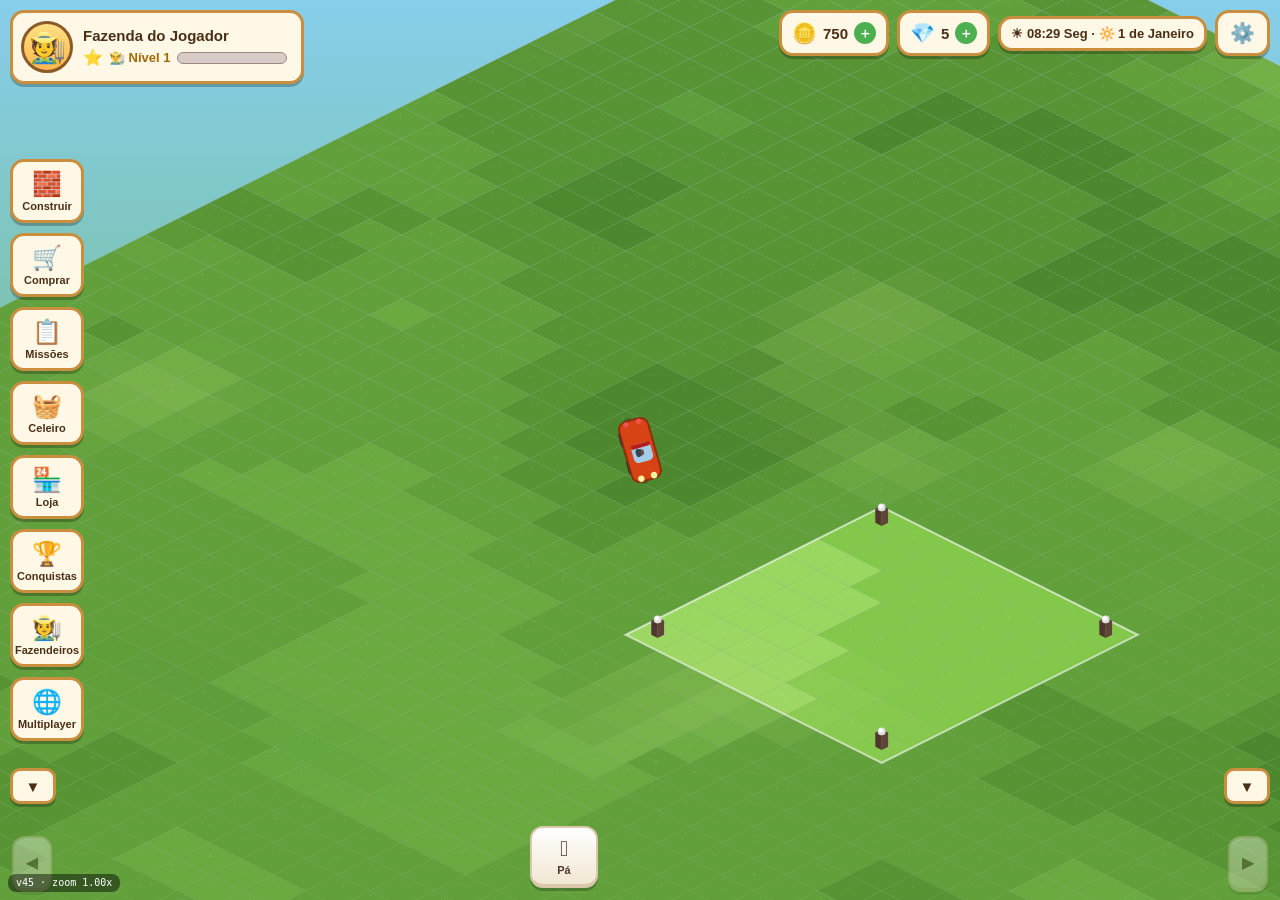
==== commit d7ec2449: "Revisao 37: novas habilidades - Adubo Organico na loja (10 moedas por uso: plantacao cresce quase 2x" ====
--- a/index.html
+++ b/index.html
@@ -10,7 +10,7 @@
 <meta name="apple-mobile-web-app-status-bar-style" content="black-translucent">
 <link rel="manifest" href="manifest.json">
 <link rel="icon" href="icons/icon-192.png">
-<link rel="stylesheet" href="css/style.css?v=44">
+<link rel="stylesheet" href="css/style.css?v=45">
 </head>
 <body>
 <canvas id="game-canvas"></canvas>
@@ -63,6 +63,8 @@
   <button class="build-btn" id="btn-shovel"><span class="build-icon">🪏</span><span class="build-label" data-i18n="build.shovel">Pá</span></button>
   <button class="build-btn hidden" id="btn-till"><span class="build-icon">⛏️</span><span class="build-label" data-i18n="build.till">Arar</span></button>
   <button class="build-btn hidden" id="btn-plant"><span class="build-icon">🌱</span><span class="build-label" data-i18n="build.plant">Plantar</span></button>
+  <button class="build-btn hidden" id="btn-plantall"><span class="build-icon">🌾</span><span class="build-label" data-i18n="build.plantAll">Plantar Tudo</span></button>
+  <button class="build-btn hidden" id="btn-fert"><span class="build-icon">💩</span><span class="build-label" data-i18n="build.fert">Fertilizar</span></button>
   <button class="build-btn hidden" id="btn-water"><span class="build-icon">💧</span><span class="build-label" data-i18n="build.water">Regar</span></button>
   <button class="build-btn hidden" id="btn-harvestall"><span class="build-icon">🧺</span><span class="build-label" data-i18n="build.harvestAll">Colher Tudo</span></button>
   <button class="build-btn hidden" id="btn-collectall"><span class="build-icon">🥚</span><span class="build-label" data-i18n="build.collectAll">Recolher</span></button>
@@ -82,7 +84,7 @@
 <button id="btn-collapse-right" class="collapse-btn" title="Minimizar ferramentas"><span class="collapse-arrow">▼</span></button>
 
 <!-- Diagnostico: versao + zoom ao vivo -->
-<div id="debug-badge">v44</div>
+<div id="debug-badge">v45</div>
 
 <!-- Barra de sementes (modo plantar) -->
 <div id="seed-bar" class="hidden"></div>
@@ -127,14 +129,14 @@
   </div>
 </div>
 
-<script src="js/data.js?v=44"></script>
-<script src="js/iso.js?v=44"></script>
-<script src="js/game.js?v=44"></script>
-<script src="js/render.js?v=44"></script>
-<script src="js/animals.js?v=44"></script>
-<script src="js/farmers.js?v=44"></script>
-<script src="js/ui.js?v=44"></script>
-<script src="js/multiplayer.js?v=44"></script>
-<script src="js/main.js?v=44"></script>
+<script src="js/data.js?v=45"></script>
+<script src="js/iso.js?v=45"></script>
+<script src="js/game.js?v=45"></script>
+<script src="js/render.js?v=45"></script>
+<script src="js/animals.js?v=45"></script>
+<script src="js/farmers.js?v=45"></script>
+<script src="js/ui.js?v=45"></script>
+<script src="js/multiplayer.js?v=45"></script>
+<script src="js/main.js?v=45"></script>
 </body>
 </html>
--- a/css/style.css
+++ b/css/style.css
@@ -45,6 +45,7 @@
 #game-canvas.mode-shovel { cursor: crosshair; }
 #game-canvas.mode-rotate { cursor: pointer; }
 #game-canvas.mode-plant { cursor: cell; }
+#game-canvas.mode-fert { cursor: cell; }
 #game-canvas.mode-water { cursor: pointer; }
 
 .hidden { display: none !important; }
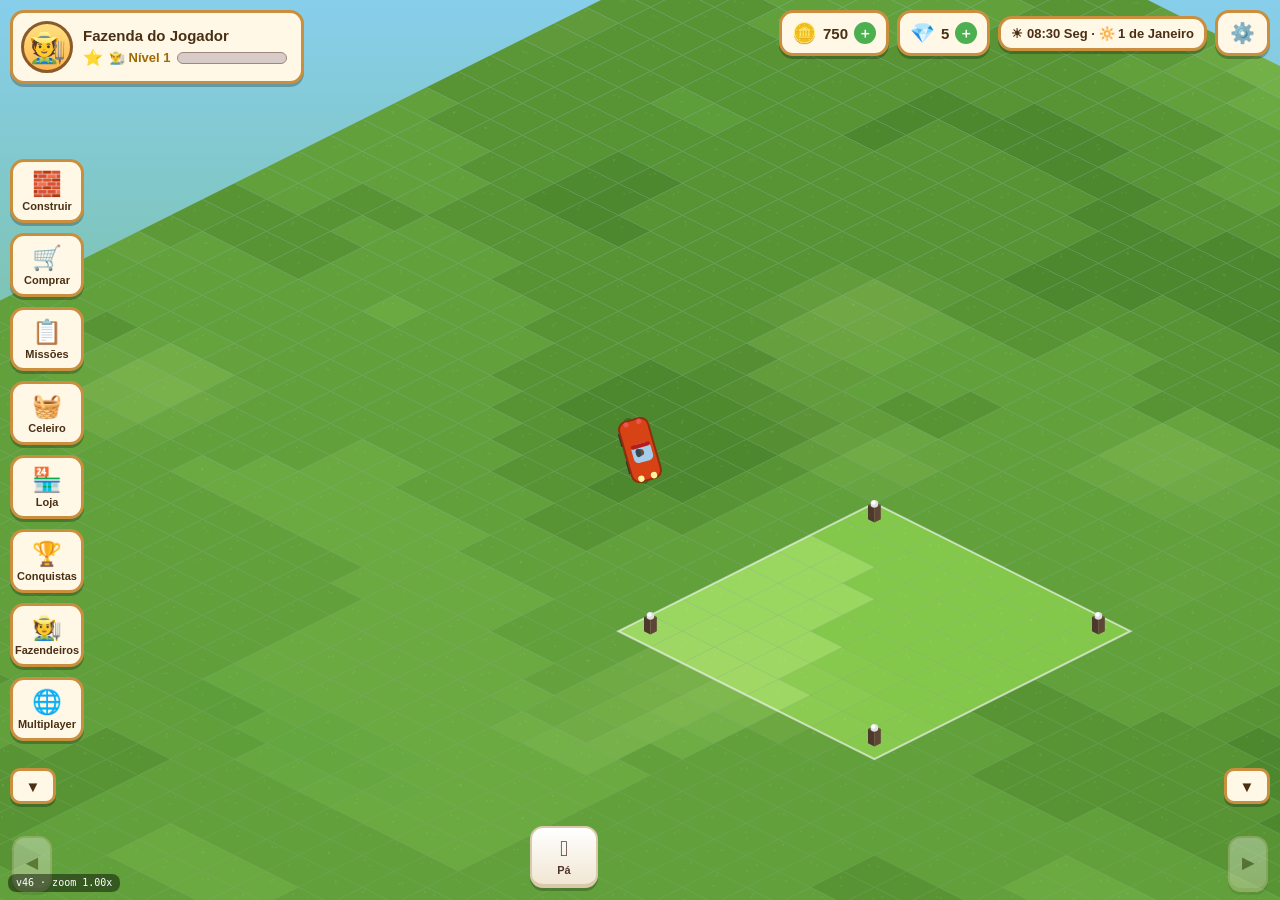
==== commit 3c8fa5d5: "Revisao 38: fim das varas fantasmas - os taboas agora crescem na margem de areia em vez de dentro do" ====
--- a/index.html
+++ b/index.html
@@ -10,7 +10,7 @@
 <meta name="apple-mobile-web-app-status-bar-style" content="black-translucent">
 <link rel="manifest" href="manifest.json">
 <link rel="icon" href="icons/icon-192.png">
-<link rel="stylesheet" href="css/style.css?v=45">
+<link rel="stylesheet" href="css/style.css?v=46">
 </head>
 <body>
 <canvas id="game-canvas"></canvas>
@@ -84,7 +84,7 @@
 <button id="btn-collapse-right" class="collapse-btn" title="Minimizar ferramentas"><span class="collapse-arrow">▼</span></button>
 
 <!-- Diagnostico: versao + zoom ao vivo -->
-<div id="debug-badge">v45</div>
+<div id="debug-badge">v46</div>
 
 <!-- Barra de sementes (modo plantar) -->
 <div id="seed-bar" class="hidden"></div>
@@ -129,14 +129,14 @@
   </div>
 </div>
 
-<script src="js/data.js?v=45"></script>
-<script src="js/iso.js?v=45"></script>
-<script src="js/game.js?v=45"></script>
-<script src="js/render.js?v=45"></script>
-<script src="js/animals.js?v=45"></script>
-<script src="js/farmers.js?v=45"></script>
-<script src="js/ui.js?v=45"></script>
-<script src="js/multiplayer.js?v=45"></script>
-<script src="js/main.js?v=45"></script>
+<script src="js/data.js?v=46"></script>
+<script src="js/iso.js?v=46"></script>
+<script src="js/game.js?v=46"></script>
+<script src="js/render.js?v=46"></script>
+<script src="js/animals.js?v=46"></script>
+<script src="js/farmers.js?v=46"></script>
+<script src="js/ui.js?v=46"></script>
+<script src="js/multiplayer.js?v=46"></script>
+<script src="js/main.js?v=46"></script>
 </body>
 </html>
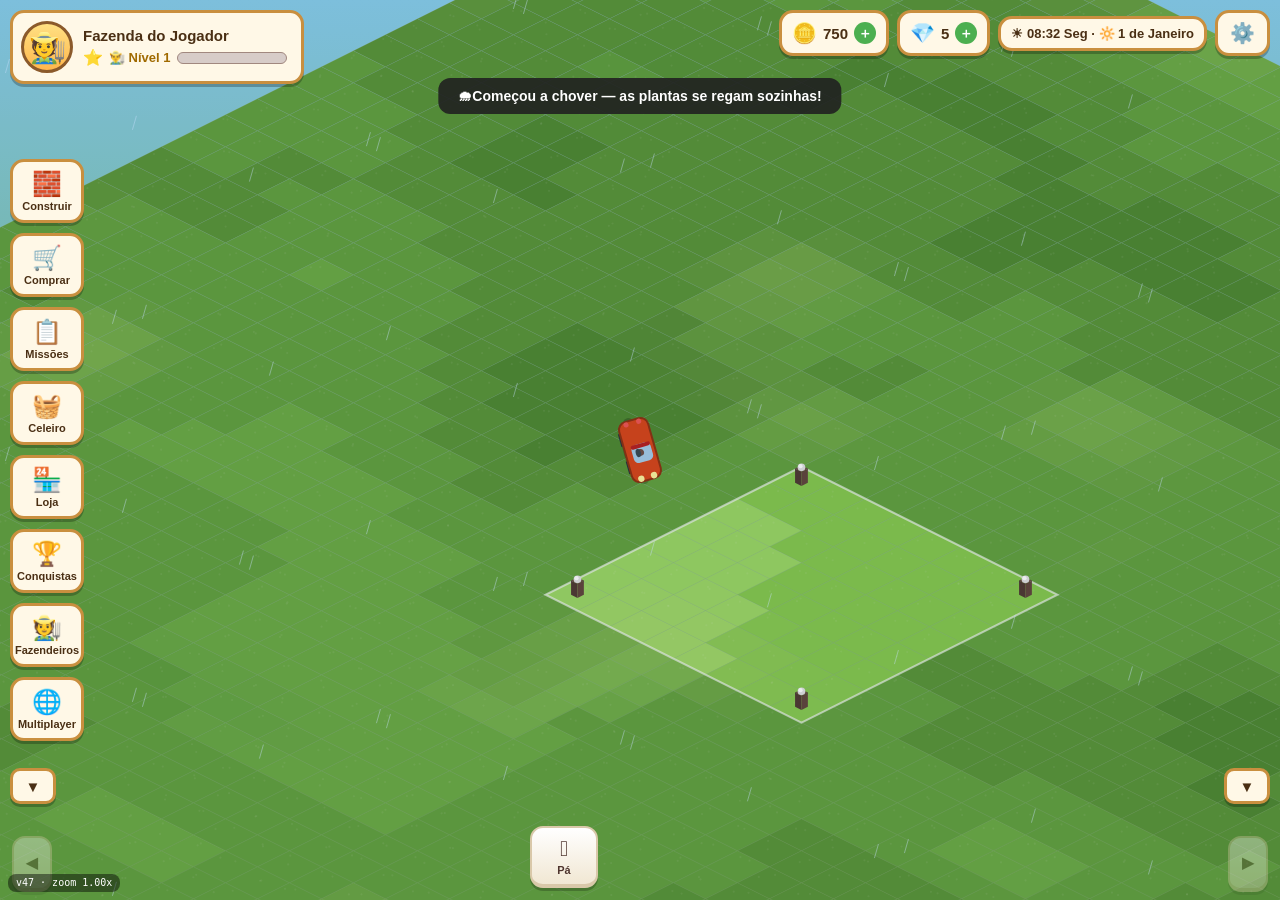
==== commit 99edad1e: "Revisao 39: fim das linhas no lago - taboas/vitorias-regias/sapos re-projetavam coordenada ja em pix" ====
--- a/index.html
+++ b/index.html
@@ -10,7 +10,7 @@
 <meta name="apple-mobile-web-app-status-bar-style" content="black-translucent">
 <link rel="manifest" href="manifest.json">
 <link rel="icon" href="icons/icon-192.png">
-<link rel="stylesheet" href="css/style.css?v=46">
+<link rel="stylesheet" href="css/style.css?v=47">
 </head>
 <body>
 <canvas id="game-canvas"></canvas>
@@ -84,7 +84,7 @@
 <button id="btn-collapse-right" class="collapse-btn" title="Minimizar ferramentas"><span class="collapse-arrow">▼</span></button>
 
 <!-- Diagnostico: versao + zoom ao vivo -->
-<div id="debug-badge">v46</div>
+<div id="debug-badge">v47</div>
 
 <!-- Barra de sementes (modo plantar) -->
 <div id="seed-bar" class="hidden"></div>
@@ -129,14 +129,14 @@
   </div>
 </div>
 
-<script src="js/data.js?v=46"></script>
-<script src="js/iso.js?v=46"></script>
-<script src="js/game.js?v=46"></script>
-<script src="js/render.js?v=46"></script>
-<script src="js/animals.js?v=46"></script>
-<script src="js/farmers.js?v=46"></script>
-<script src="js/ui.js?v=46"></script>
-<script src="js/multiplayer.js?v=46"></script>
-<script src="js/main.js?v=46"></script>
+<script src="js/data.js?v=47"></script>
+<script src="js/iso.js?v=47"></script>
+<script src="js/game.js?v=47"></script>
+<script src="js/render.js?v=47"></script>
+<script src="js/animals.js?v=47"></script>
+<script src="js/farmers.js?v=47"></script>
+<script src="js/ui.js?v=47"></script>
+<script src="js/multiplayer.js?v=47"></script>
+<script src="js/main.js?v=47"></script>
 </body>
 </html>
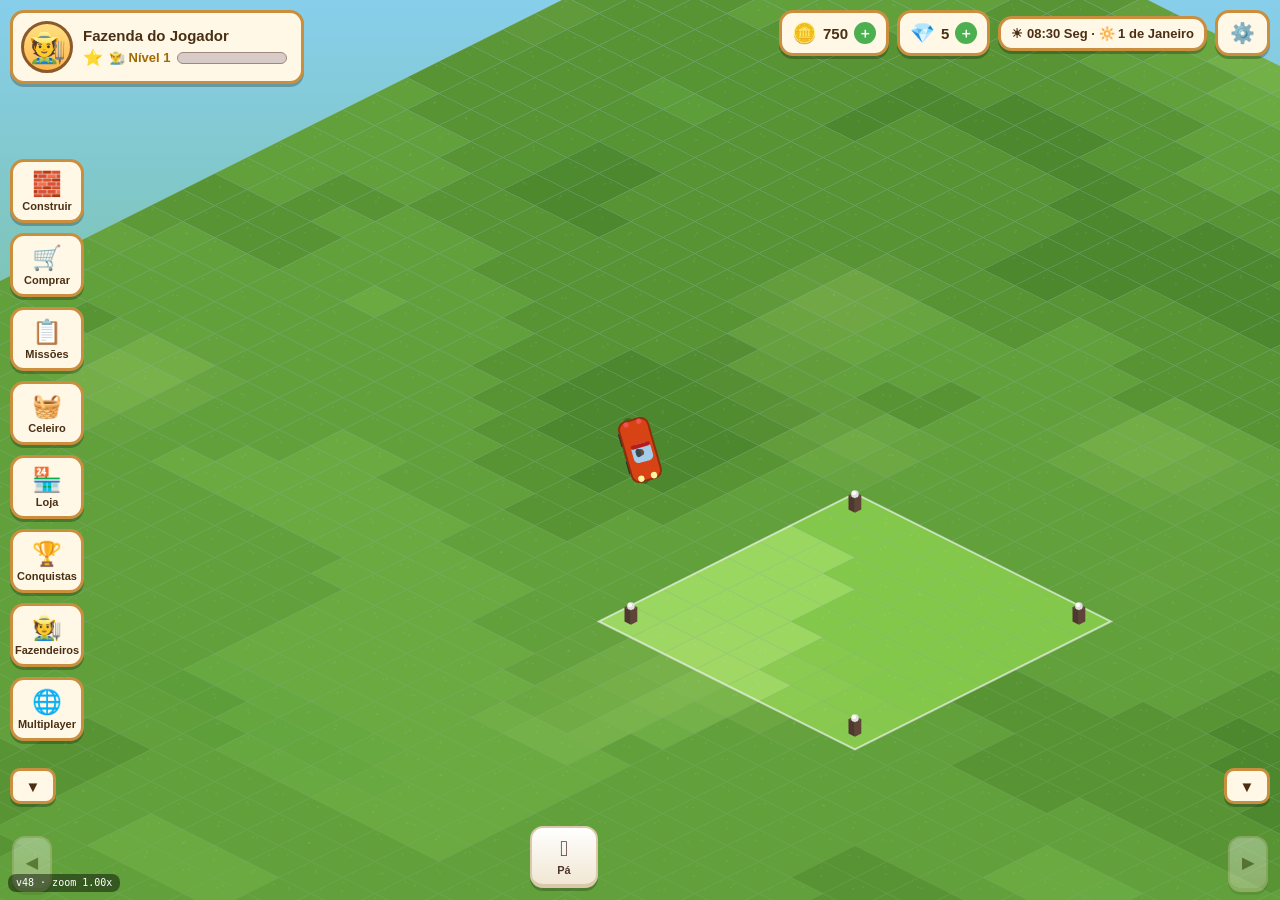
==== commit 653501e8: "Revisao 40: trator agora tem interruptor liga/desliga (desligado fica estacionado, ligado varre a la" ====
--- a/index.html
+++ b/index.html
@@ -10,7 +10,7 @@
 <meta name="apple-mobile-web-app-status-bar-style" content="black-translucent">
 <link rel="manifest" href="manifest.json">
 <link rel="icon" href="icons/icon-192.png">
-<link rel="stylesheet" href="css/style.css?v=47">
+<link rel="stylesheet" href="css/style.css?v=48">
 </head>
 <body>
 <canvas id="game-canvas"></canvas>
@@ -84,7 +84,7 @@
 <button id="btn-collapse-right" class="collapse-btn" title="Minimizar ferramentas"><span class="collapse-arrow">▼</span></button>
 
 <!-- Diagnostico: versao + zoom ao vivo -->
-<div id="debug-badge">v47</div>
+<div id="debug-badge">v48</div>
 
 <!-- Barra de sementes (modo plantar) -->
 <div id="seed-bar" class="hidden"></div>
@@ -129,14 +129,14 @@
   </div>
 </div>
 
-<script src="js/data.js?v=47"></script>
-<script src="js/iso.js?v=47"></script>
-<script src="js/game.js?v=47"></script>
-<script src="js/render.js?v=47"></script>
-<script src="js/animals.js?v=47"></script>
-<script src="js/farmers.js?v=47"></script>
-<script src="js/ui.js?v=47"></script>
-<script src="js/multiplayer.js?v=47"></script>
-<script src="js/main.js?v=47"></script>
+<script src="js/data.js?v=48"></script>
+<script src="js/iso.js?v=48"></script>
+<script src="js/game.js?v=48"></script>
+<script src="js/render.js?v=48"></script>
+<script src="js/animals.js?v=48"></script>
+<script src="js/farmers.js?v=48"></script>
+<script src="js/ui.js?v=48"></script>
+<script src="js/multiplayer.js?v=48"></script>
+<script src="js/main.js?v=48"></script>
 </body>
 </html>
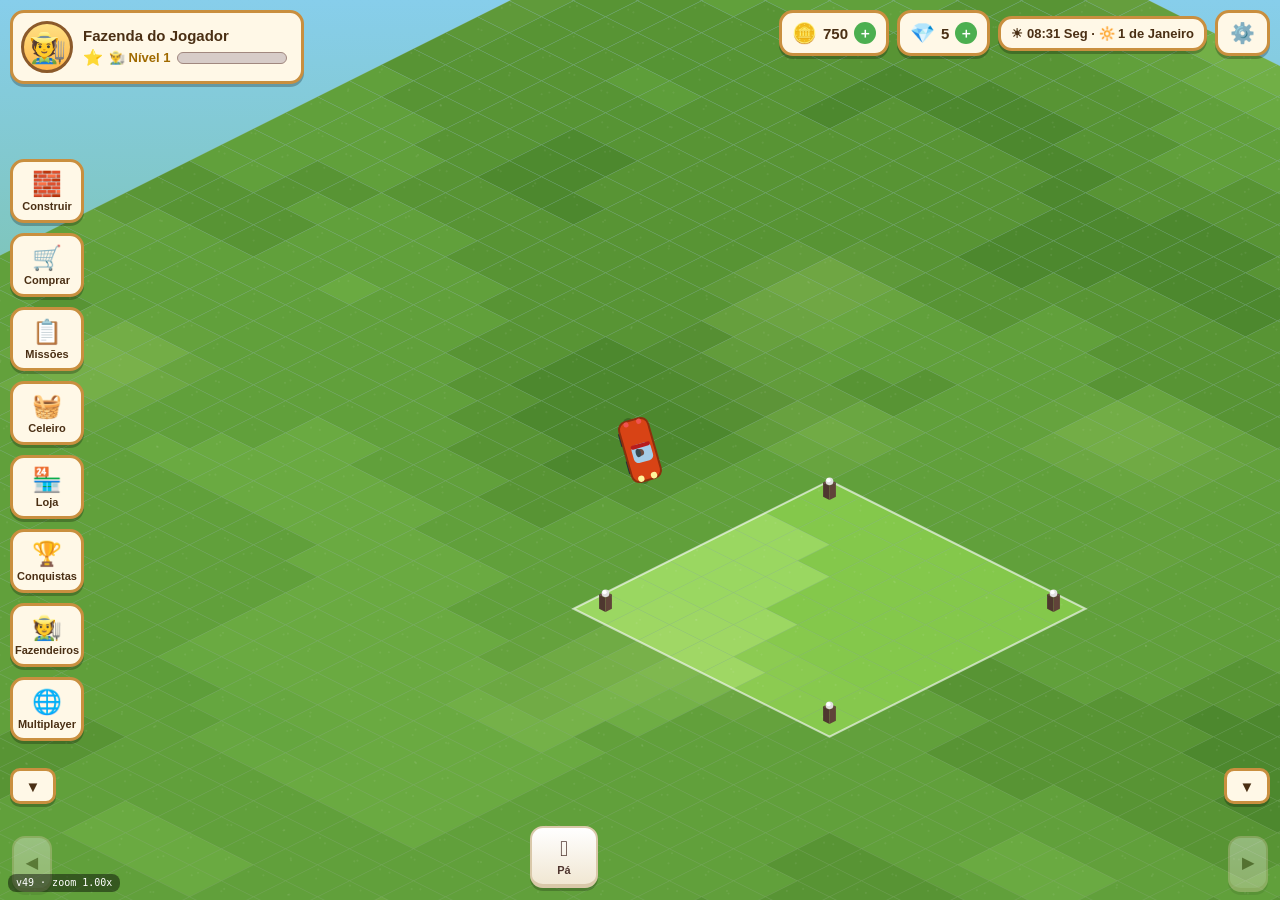
==== commit 134a4d32: "Revisao 41: floresta sustentavel - os fazendeiros plantam mudas nos cantos livres e cortam as arvore" ====
--- a/index.html
+++ b/index.html
@@ -10,7 +10,7 @@
 <meta name="apple-mobile-web-app-status-bar-style" content="black-translucent">
 <link rel="manifest" href="manifest.json">
 <link rel="icon" href="icons/icon-192.png">
-<link rel="stylesheet" href="css/style.css?v=48">
+<link rel="stylesheet" href="css/style.css?v=49">
 </head>
 <body>
 <canvas id="game-canvas"></canvas>
@@ -84,7 +84,7 @@
 <button id="btn-collapse-right" class="collapse-btn" title="Minimizar ferramentas"><span class="collapse-arrow">▼</span></button>
 
 <!-- Diagnostico: versao + zoom ao vivo -->
-<div id="debug-badge">v48</div>
+<div id="debug-badge">v49</div>
 
 <!-- Barra de sementes (modo plantar) -->
 <div id="seed-bar" class="hidden"></div>
@@ -129,14 +129,14 @@
   </div>
 </div>
 
-<script src="js/data.js?v=48"></script>
-<script src="js/iso.js?v=48"></script>
-<script src="js/game.js?v=48"></script>
-<script src="js/render.js?v=48"></script>
-<script src="js/animals.js?v=48"></script>
-<script src="js/farmers.js?v=48"></script>
-<script src="js/ui.js?v=48"></script>
-<script src="js/multiplayer.js?v=48"></script>
-<script src="js/main.js?v=48"></script>
+<script src="js/data.js?v=49"></script>
+<script src="js/iso.js?v=49"></script>
+<script src="js/game.js?v=49"></script>
+<script src="js/render.js?v=49"></script>
+<script src="js/animals.js?v=49"></script>
+<script src="js/farmers.js?v=49"></script>
+<script src="js/ui.js?v=49"></script>
+<script src="js/multiplayer.js?v=49"></script>
+<script src="js/main.js?v=49"></script>
 </body>
 </html>
